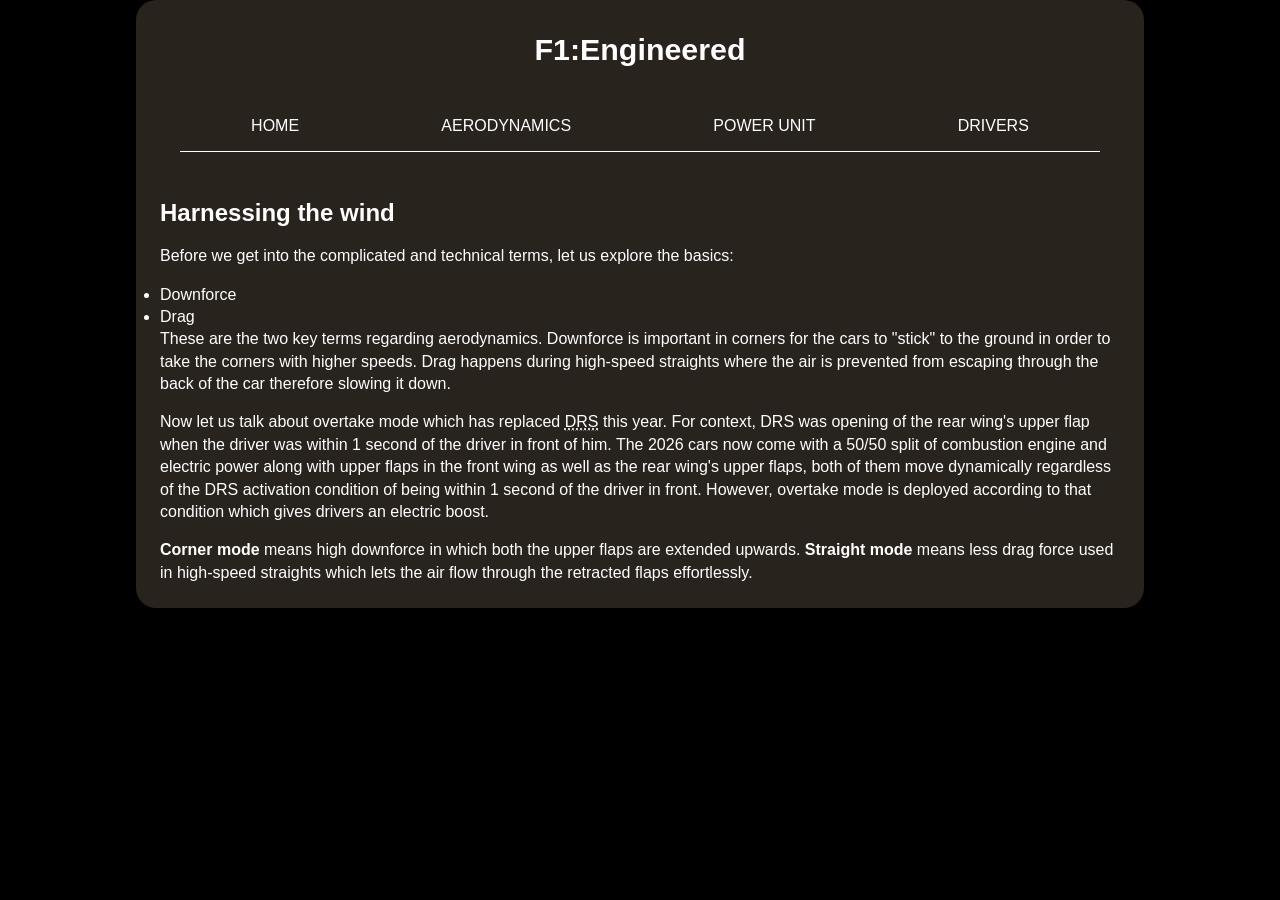
==== aero.html @ 381b369f "started making aero.html" ====
<!DOCTYPE html>
<html lang="en">
<head>
  <meta charset="UTF-8">
  <meta name="viewport" content="width=device-width, initial-scale=1.0">
  <title>Aerodynamics</title>
  <link rel="stylesheet" href="reset.css">
  <link rel="stylesheet" href="styles.css">
</head>
<body>
<div class="wrapper">
  <header>
      <h1>F1:Engineered</h1>
      <nav>
        <a href="index.html"> Home</a>
        <a href="aero.html"> Aerodynamics</a>
        <a href="power-unit.html"> Power Unit</a>
        <a href="drivers.html"> Drivers</a>
      </nav>
  </header>

  <main>

    <h2>Harnessing the wind</h2>

    <p>Before we get into the complicated and technical terms, let us explore the basics:</p>

    <ul>
      <li>Downforce</li>
      <li>Drag</li>
    </ul>

    <p>These are the two key terms regarding aerodynamics. Downforce is important in corners for the cars to "stick" to the ground in order to take the corners with higher speeds. Drag happens during high-speed straights where the air is prevented from escaping through the back of the car therefore slowing it down.</p>

    <p>Now let us talk about overtake mode which has replaced <abbr title="Drag Reduction System">DRS</abbr> this year. For context, DRS was opening of the rear wing's upper flap when the driver was within 1 second of the driver in front of him. The 2026 cars now come with a 50/50 split of combustion engine and electric power along with upper flaps in the front wing as well as the rear wing's upper flaps, both of them move dynamically regardless of the DRS activation condition of being within 1 second of the driver in front. However, overtake mode is deployed according to that condition which gives drivers an electric boost. </p>


    <p><strong>Corner mode</strong> means high downforce in which both the upper flaps are extended upwards. <strong>Straight mode</strong> means less drag force used in high-speed straights which lets the air flow through the retracted flaps effortlessly. </p>

  </main>

</div>
  
</body>
</html>
---- styles.css ----
body {
  background-color: black; 
  color: white; 
  font-family:'Lucida Sans', 'Lucida Sans Regular', 'Lucida Grande', 'Lucida Sans Unicode', Geneva, Verdana, sans-serif;
  line-height: 1.4;
}

img {
  width: 100%;
  height: auto;
}

.wrapper {
  background-color: #28231D;
  margin: 0 auto;
  max-width: 960px;
  padding: .5rem 1.5rem;
  border-radius: 20px;
}

header {
  padding: 20px;
}

header h1 {
  font-size: 190%;
  color: white;
  text-align: center;
  margin-bottom: 2rem;
}

nav {
  text-transform: uppercase;
  display: flex;
  justify-content: space-around;
  flex-wrap: wrap;
  border-bottom: 1px solid white;
  margin: 0 0 1.5rem 0;
}

nav a {
  text-decoration: none;
  color: white;
  padding: .8rem 2rem;
}

nav a:hover {
  background-color: #6b0707;
  border-radius: 20px;
  box-shadow: 2px 2px 5px black;
}

main h2 {
  font-size: 150%;
  margin-bottom: 1rem;
}

.f1link {
  color: white;
  font-size: 110%;
}

.f1link:hover {
  background-color: #6b0707;
  border-radius: 10px;
  padding: 0 .3rem 0 .3rem;
}

.sf-25 {
  margin: 1rem 0 4rem 0;
  border-radius: 20px;
}

.demo-grid {
  display: grid;
  grid-template-columns: 1fr 1fr 1fr;
  gap: 1rem;
  padding: .5rem;
  margin: 0 0 2rem 0;
}

.aero-box, .power-unit-box, .drivers-box {
  padding: 1rem;
  background-color: #6b0707;
  border-radius: 20px;
  
}

.aero-box:hover, .power-unit-box:hover, .drivers-box:hover {
  box-shadow: 2px 2px 5px black;
}

.demo-grid h3 {
  font-size: 120%;
}

.demo-grid p {
  font-size: 90%;
}

.grid-link {
  text-decoration: none;
  color: white;

}
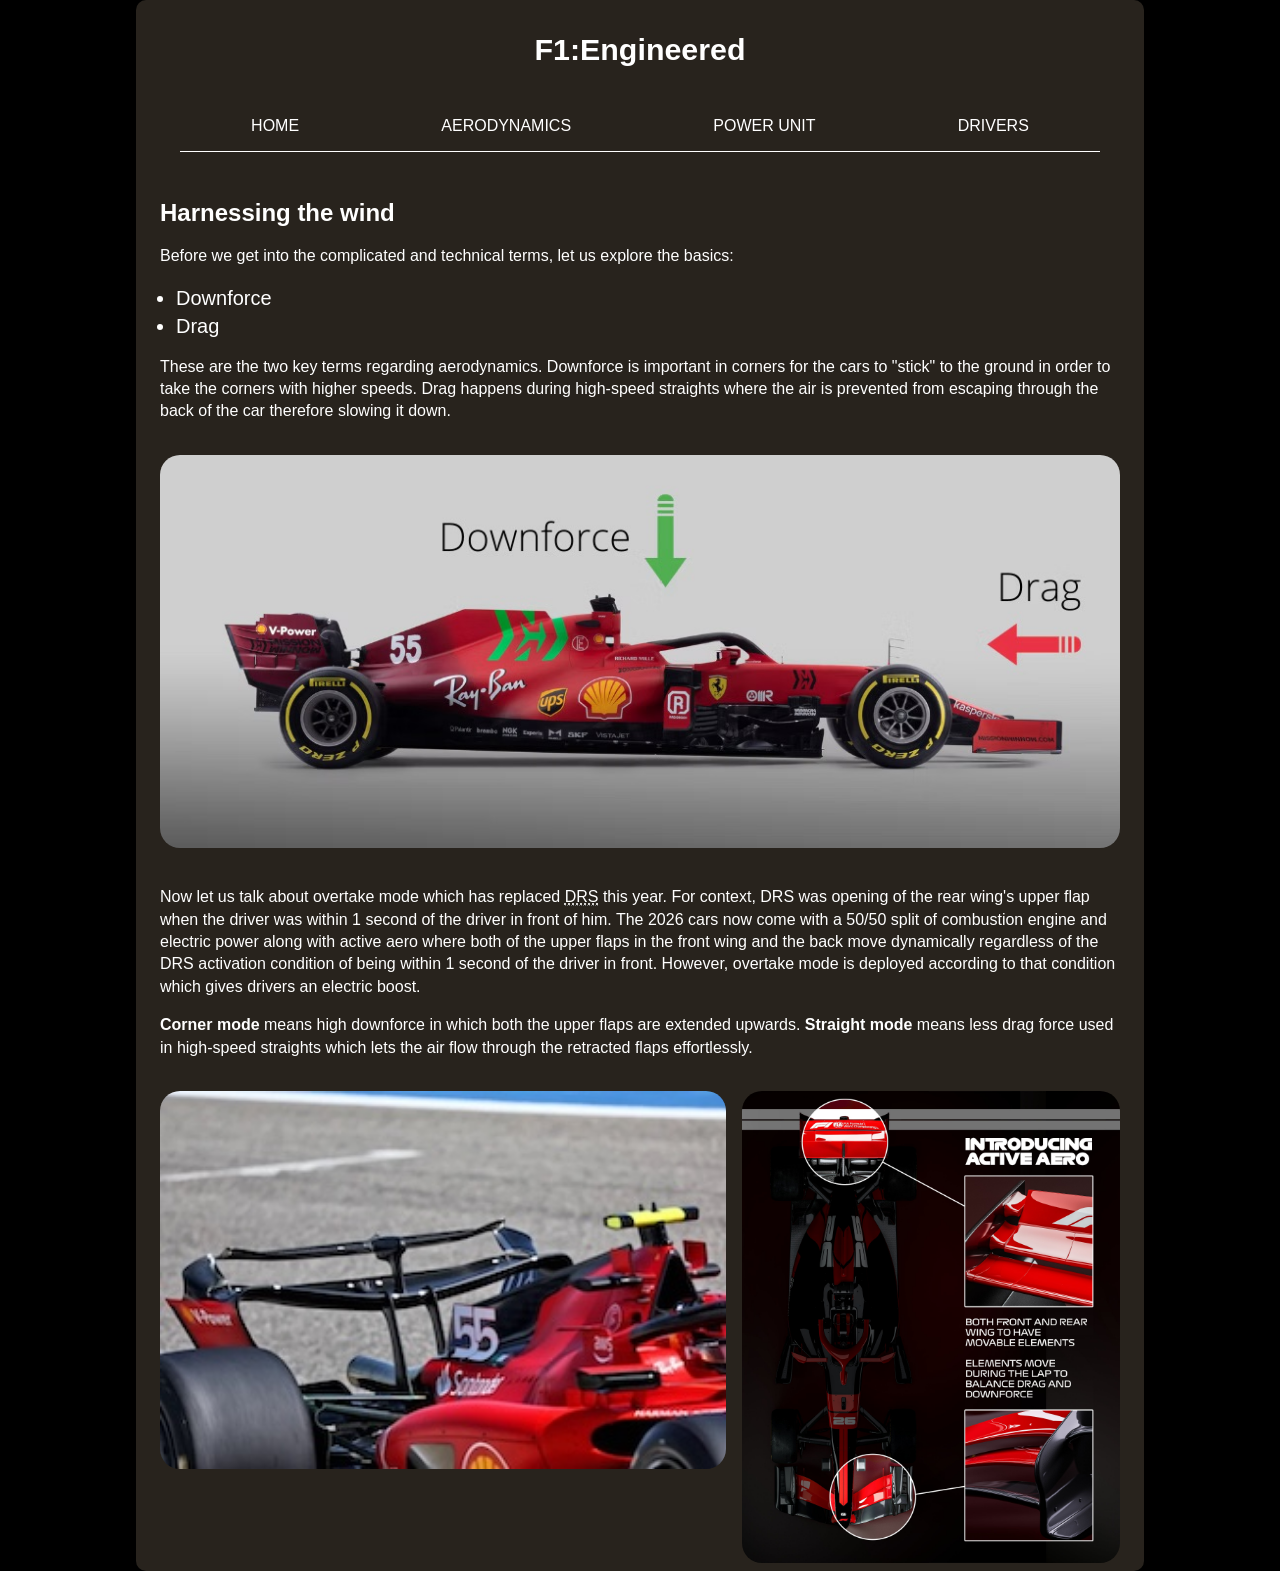
==== commit 33dc71d0: "finished aero page" ====
--- a/aero.html
+++ b/aero.html
@@ -8,8 +8,8 @@
   <link rel="stylesheet" href="styles.css">
 </head>
 <body>
-<div class="wrapper">
-  <header>
+  <div class="wrapper">
+    <header>
       <h1>F1:Engineered</h1>
       <nav>
         <a href="index.html"> Home</a>
@@ -17,29 +17,42 @@
         <a href="power-unit.html"> Power Unit</a>
         <a href="drivers.html"> Drivers</a>
       </nav>
-  </header>
+    </header>
 
-  <main>
+    <main>
 
-    <h2>Harnessing the wind</h2>
+      <h2>Harnessing the wind</h2>
 
-    <p>Before we get into the complicated and technical terms, let us explore the basics:</p>
+      <div class="top-info">
+        <p>Before we get into the complicated and technical terms, let us explore the basics:</p>
+        <ul>
+          <li>Downforce</li>
+          <li>Drag</li>
+        </ul>
+        <p>These are the two key terms regarding aerodynamics. Downforce is important in corners for the cars to "stick" to the ground in order to take the corners with higher speeds. Drag happens during high-speed straights where the air is prevented from escaping through the back of the car therefore slowing it down.</p>
+      </div>
 
-    <ul>
-      <li>Downforce</li>
-      <li>Drag</li>
-    </ul>
+      <img src="images/downforce-drag.jpeg" alt="Downforce vs Drag." class="downforce-drag-img">
 
-    <p>These are the two key terms regarding aerodynamics. Downforce is important in corners for the cars to "stick" to the ground in order to take the corners with higher speeds. Drag happens during high-speed straights where the air is prevented from escaping through the back of the car therefore slowing it down.</p>
+      <div class="bottom-info">
+        <p>Now let us talk about overtake mode which has replaced <abbr title="Drag Reduction System">DRS</abbr> this year. For context, DRS was opening of the rear wing's upper flap when the driver was within 1 second of the driver in front of him. The 2026 cars now come with a 50/50 split of combustion engine and electric power along with active aero where both of the upper flaps in the front wing and the back move dynamically regardless of the DRS activation condition of being within 1 second of the driver in front. However, overtake mode is deployed according to that condition which gives drivers an electric boost. </p>
 
-    <p>Now let us talk about overtake mode which has replaced <abbr title="Drag Reduction System">DRS</abbr> this year. For context, DRS was opening of the rear wing's upper flap when the driver was within 1 second of the driver in front of him. The 2026 cars now come with a 50/50 split of combustion engine and electric power along with upper flaps in the front wing as well as the rear wing's upper flaps, both of them move dynamically regardless of the DRS activation condition of being within 1 second of the driver in front. However, overtake mode is deployed according to that condition which gives drivers an electric boost. </p>
+        
+
+        <p><strong>Corner mode</strong> means high downforce in which both the upper flaps are extended upwards. <strong>Straight mode</strong> means less drag force used in high-speed straights which lets the air flow through the retracted flaps effortlessly. </p>
+      </div>
+
+      <div class="drs-aero-img">
+        <img src="images/drs.jpeg" alt="DRS on older cars" class="drs-img">
+        <img src="images/2026-car-aero.jpg" alt="Active aero on 2026 cars." class="active-aero-img">
+        
+      </div>
 
 
-    <p><strong>Corner mode</strong> means high downforce in which both the upper flaps are extended upwards. <strong>Straight mode</strong> means less drag force used in high-speed straights which lets the air flow through the retracted flaps effortlessly. </p>
 
-  </main>
+    </main>
 
-</div>
-  
+  </div>
+
 </body>
 </html>
--- a/styles.css
+++ b/styles.css
@@ -8,6 +8,7 @@
 img {
   width: 100%;
   height: auto;
+  border-radius: 20px;
 }
 
 .wrapper {
@@ -15,7 +16,7 @@
   margin: 0 auto;
   max-width: 960px;
   padding: .5rem 1.5rem;
-  border-radius: 20px;
+  border-radius: 10px;
 }
 
 header {
@@ -55,6 +56,8 @@
   margin-bottom: 1rem;
 }
 
+/* Home css */
+
 .f1link {
   color: white;
   font-size: 110%;
@@ -68,7 +71,6 @@
 
 .sf-25 {
   margin: 1rem 0 4rem 0;
-  border-radius: 20px;
 }
 
 .demo-grid {
@@ -104,5 +106,36 @@
 
 }
 
+/* Aero css */
 
+.top-info {
+  margin-bottom: 2rem;
+}
 
+.top-info ul {
+  margin: 0 0 1rem 1rem;
+  font-size: 125%;
+
+}
+
+.bottom-info {
+  margin-top: 2rem;
+}
+
+.downforce-drag-img {
+
+}
+
+.drs-img {
+  
+}
+
+.active-aero-img{
+}
+
+.drs-aero-img {
+  margin-top: 2rem;
+  display: grid;
+  grid-template-columns: 3fr 2fr;
+  gap: 1rem
+}
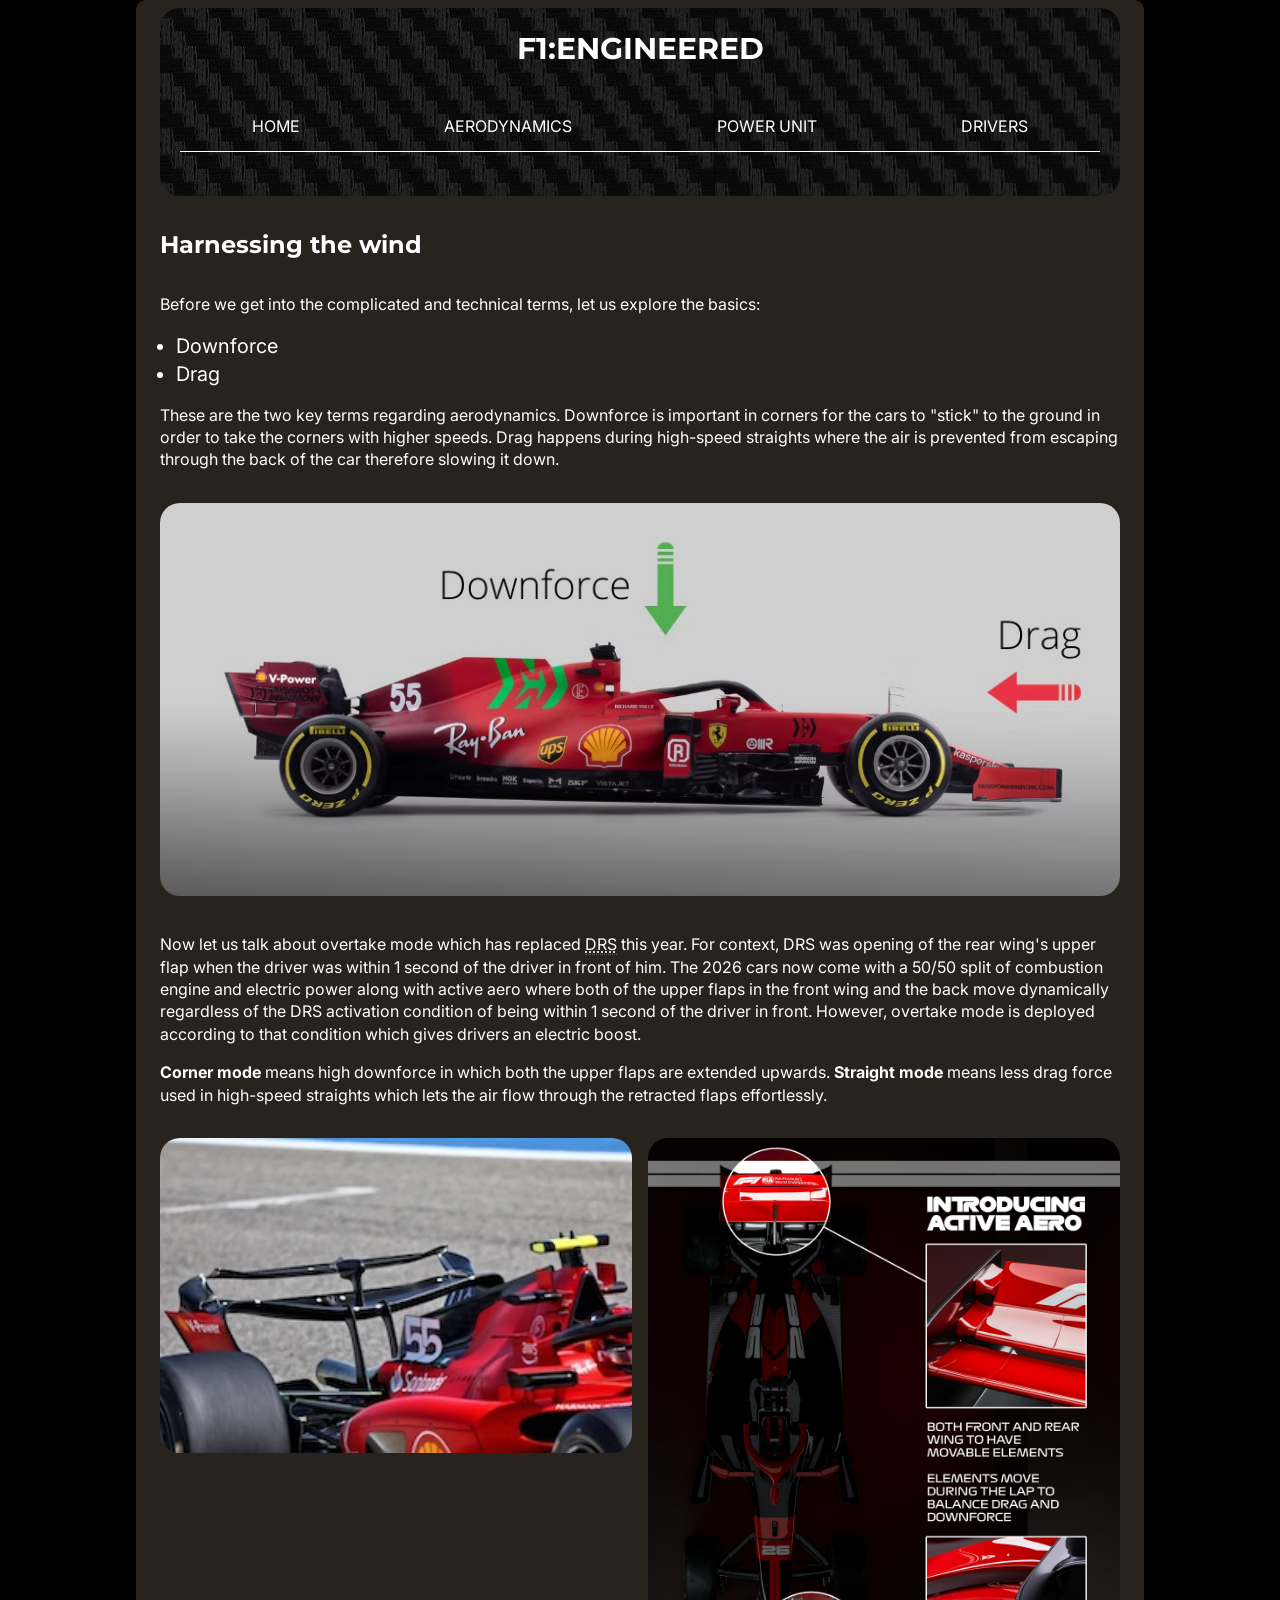
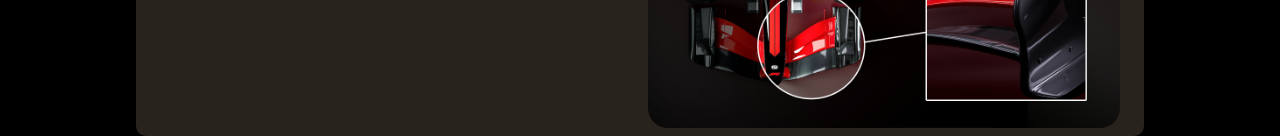
==== commit 0be9d70c: "added font, background image" ====
--- a/aero.html
+++ b/aero.html
@@ -6,6 +6,10 @@
   <title>Aerodynamics</title>
   <link rel="stylesheet" href="reset.css">
   <link rel="stylesheet" href="styles.css">
+  <link rel="icon" href="images/tire.png" type="image/png">
+  <link rel="preconnect" href="https://fonts.googleapis.com">
+<link rel="preconnect" href="https://fonts.gstatic.com" crossorigin>
+<link href="https://fonts.googleapis.com/css2?family=Inter:ital,opsz,wght@0,14..32,100..900;1,14..32,100..900&family=Montserrat:ital,wght@0,100..900;1,100..900&display=swap" rel="stylesheet">
 </head>
 <body>
   <div class="wrapper">
--- a/styles.css
+++ b/styles.css
@@ -1,7 +1,7 @@
 body {
   background-color: black; 
   color: white; 
-  font-family:'Lucida Sans', 'Lucida Sans Regular', 'Lucida Grande', 'Lucida Sans Unicode', Geneva, Verdana, sans-serif;
+  font-family: 'Inter', sans-serif;
   line-height: 1.4;
 }
 
@@ -21,6 +21,8 @@
 
 header {
   padding: 20px;
+  background-image: url(images/headerbg.jpg);
+  border-radius: 20px;
 }
 
 header h1 {
@@ -28,6 +30,8 @@
   color: white;
   text-align: center;
   margin-bottom: 2rem;
+  text-transform: uppercase;
+  font-family: "Montserrat", sans-serif;
 }
 
 nav {
@@ -48,12 +52,14 @@
 nav a:hover {
   background-color: #6b0707;
   border-radius: 20px;
-  box-shadow: 2px 2px 5px black;
+  box-shadow: 0px 0px 5px white;
 }
 
 main h2 {
   font-size: 150%;
-  margin-bottom: 1rem;
+  margin-bottom: 2rem;
+  margin-top: 2rem;
+  font-family: "Montserrat", sans-serif;
 }
 
 /* Home css */
@@ -94,6 +100,7 @@
 
 .demo-grid h3 {
   font-size: 120%;
+  font-family: "Montserrat", sans-serif;
 }
 
 .demo-grid p {
@@ -122,20 +129,147 @@
   margin-top: 2rem;
 }
 
-.downforce-drag-img {
-
-}
-
-.drs-img {
-  
-}
-
-.active-aero-img{
-}
-
 .drs-aero-img {
+  width: 100%;
   margin-top: 2rem;
   display: grid;
-  grid-template-columns: 3fr 2fr;
+  grid-template-columns: 1fr 1fr;
   gap: 1rem
 }
+
+/* Power-unit css */
+
+.pu-img {
+  margin-bottom: 2rem;
+  display: flex;
+  gap: .5em;
+  justify-content: space-around;
+}
+
+
+/* Drivers css */
+
+.teams {
+  display: grid;
+  grid-template-columns: 1fr 1fr;
+  justify-items: center;
+  align-items: center;
+  text-align: center;
+  gap: 2rem;
+}
+
+.ferrari {
+  background-image: url(images/sf26-img.avif);
+  background-repeat: no-repeat;
+  background-size: 550px;
+  background-position: center;
+}
+
+.mercedes {
+  background-image: url(images/w17-imgpng.png);
+  background-repeat: no-repeat;
+  background-size: 400px;
+  background-position: center;
+
+}
+
+.mclaren {
+  background-image: url(images/mcl40-img.avif);
+  background-repeat: no-repeat;
+  background-size: 450px;
+  background-position: center;
+
+}
+
+.red-bull-racing {
+  background-image: url(images/rb26-img.png);
+  background-repeat: no-repeat;
+  background-size: 500px;
+  background-position: center;
+}
+
+.williams {
+  background-image: url(images/fw48-img.avif);
+  background-repeat: no-repeat;
+  background-size: 550px;
+  background-position: center;
+}
+
+.aston-martin {
+  background-image: url(images/amr26-img.png);
+  background-repeat: no-repeat;
+  background-size: 480px;
+  background-position: center;
+}
+
+.alpine {
+  background-image: url(images/a526.png);
+  background-repeat: no-repeat;
+  background-size: 380px;
+  background-position: center;
+}
+
+.haas {
+  background-image: url(images/vf26-img.avif);
+  background-repeat: no-repeat;
+  background-size: 450px;
+  background-position: center;
+}
+
+.audi {
+  background-image: url(images/audi-img.avif);
+  background-repeat: no-repeat;
+  background-size: 450px;
+  background-position: center;
+}
+
+.racing-bulls {
+  background-image: url(images/vcarb03.png);
+  background-repeat: no-repeat;
+  background-size: 400px;
+  background-position: center;
+}
+
+.cadillac {
+  background-image: url(images/caddy-img.avif);
+  background-repeat: no-repeat;
+  background-size: 430px;
+  background-position: center;
+}
+
+
+
+
+
+.teams h3{
+  grid-column: span 2;
+  text-align: center;
+  font-size: 150%;
+  font-family: "Montserrat", sans-serif;
+}
+
+.driver img {
+  width: 100px;
+  padding: 1.5em;
+
+}
+
+.driver img:hover {
+  box-shadow: 0 0 25px white;
+}
+
+.teams {
+  margin-bottom: 2em;
+  border-bottom: 1px solid white;
+  padding: 0 0 2em 0;
+}
+
+figcaption h4 {
+  padding-top: 2em;
+  font-family: "Inter";
+}
+
+
+
+
+
